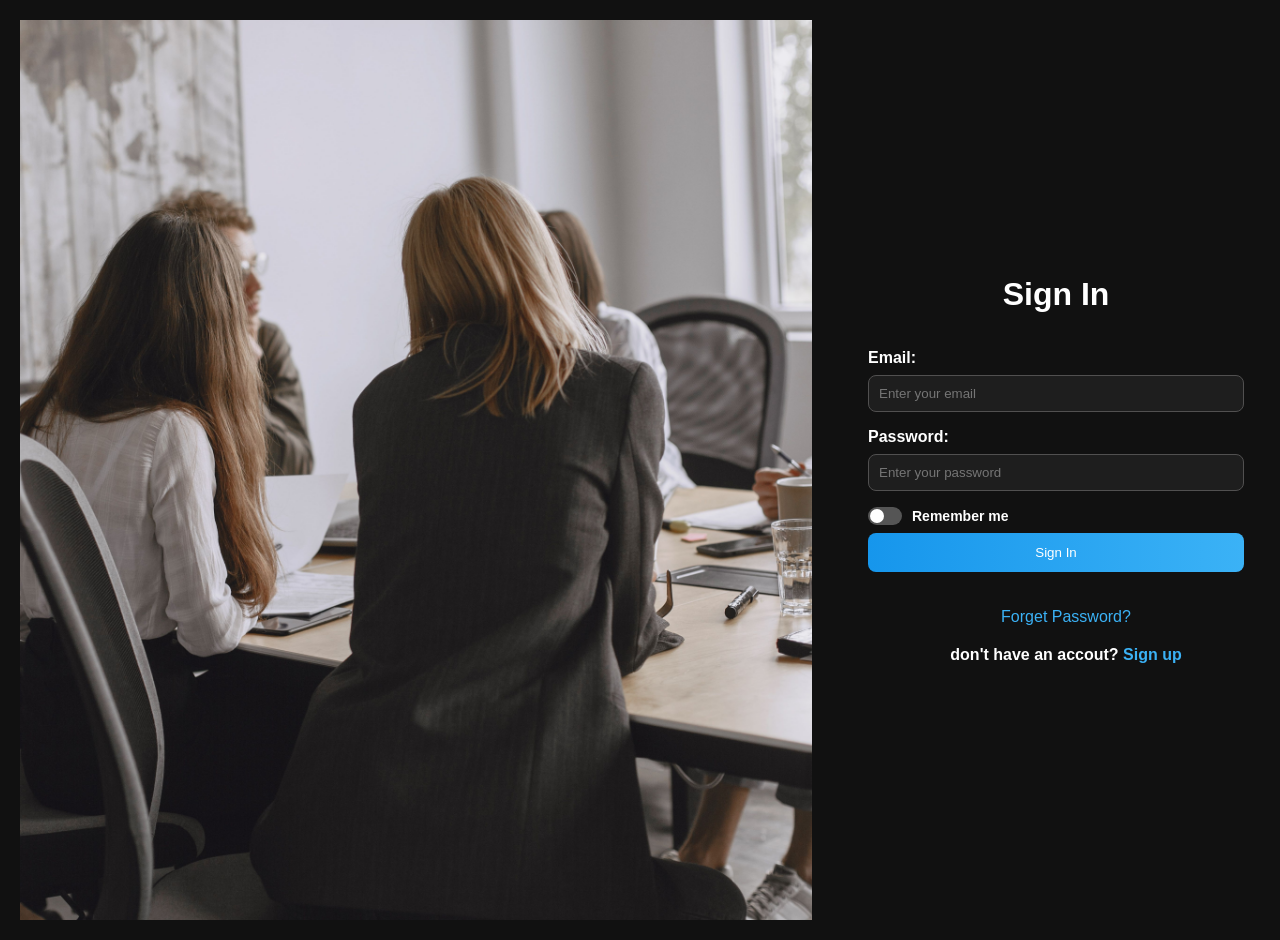
==== signin.html @ 9c45f35d "Create sign in HTML and CSS business portfolio website" ====
<!DOCTYPE html>
<html lang="en">
    <head>
        <meta charset="UTF-8">
        <meta name="viewport" content="width=device-width, initial-scale=0.1">
        <title>professional portfolio/sign in</title>
        <link rel="stylesheet" href="assets/style/signinstyle.css">
    </head>
    <body>
        <div class="container">
            <div class="left">
                <img src="assets/images/recent_referrals.jpg"  alt="working environment">
            </div>
            <div class="right">
                <h1>Sign In</h1>
                <form class="signin-form" action="#" method="post">
                    <label for="email">Email:</label>
                    <input type="email" id="email" name="email" placeholder="Enter your email" required>
                    <label for="password">Password:</label>
                    <input type="password" id="password" name="password" placeholder="Enter your password" required>
                    <label class="remember-me">
                        <input type="checkbox">
                        <span class="switch"></span>
                        <span>Remember me</span>
                    </label>
                    <button type="submit">Sign In</button>
                </form>
                <div class="link-container">
                      <a href="#" class="password">Forget Password?</a>
                    <h4>don't have an accout? <a href="signup.html">Sign up</a></h4>
                </div>
                   
                </div>
            </div>
        </div>
    </body>

</html>
---- assets/style/signinstyle.css ----
* {
    margin: 0;
    padding: 0;
    box-sizing: border-box;
}
body {
    font-family: Arial, sans-serif;
    background-color: #111111;
    color: #ffffff;
}
.container {
    display: flex;
    justify-content: center;
    align-items: center;
    min-height: 100vh;
    width: 100%;

}
.left {
    width: 65%;
    padding: 20px;
    display: flex;
    justify-content: center;
    align-items: center;
}
.left img{
    width: 100%;
    height: 100vh;
    object-fit: cover;
}
.right {
    width: 35%;
    padding: 20px;
}
.signin-form {
    display: flex;
    flex-direction: column;
    margin: 20px auto;
    padding: 16px;
    background-color: #111111;

}
.signin-form label {
    margin-bottom: 8px;
    font-weight: bold;
    background-color: #111111;
}
.signin-form input {
    margin-bottom: 16px;
    padding: 10px;
    border: none;
    width: 100%;
    border-radius: 8px;
    box-sizing: border-box;
    background-color: #1e1e1e;
    border: 1px solid #515050;
    color: #ffffff;
}
.signin-form button {
    padding: 12px;
    background: linear-gradient( 270deg, #3bb2f6, #1696ec);
    color: #ffffff;
    width: 100%;
    border: none;
    border-radius: 8px;
    cursor: pointer;
    margin: 10px, 0;
}
h1 {
    
    text-align: center;
    margin-top: 20px;
    margin-bottom: 5px;
}
h4 {
    text-align: center;
    margin: 10px;
}
.link-container {
    width: 100%;
    text-align: center; /* Centers inline elements inside it */
    display:flex;
    flex-direction: column;
    justify-content: center;
    align-items: center;
    gap:10px;
    margin:10px;
}

a {
    color: #3bb2f6;
    text-decoration: none;
}
.remember-me {
    display: flex;
    align-items: center;
    gap: 10px;
    color: white;
    font-size: 14px;
    cursor: pointer;
}

/* Hide the real checkbox */
.remember-me input {
    display: none;
}

/* Switch */
.switch {
    width: 34px;
    height: 18px;
    background: #555;
    border-radius: 20px;
    position: relative;
    transition: 0.3s;
}

/* Circle */
.switch::before {
    content: "";
    width: 14px;
    height: 14px;
    background: white;
    border-radius: 50%;
    position: absolute;
    top: 2px;
    left: 2px;
    transition: 0.3s;
}

/* ON state */
.remember-me input:checked + .switch {
    background: #2196f3;
}

.remember-me input:checked + .switch::before {
    transform: translateX(16px);
}
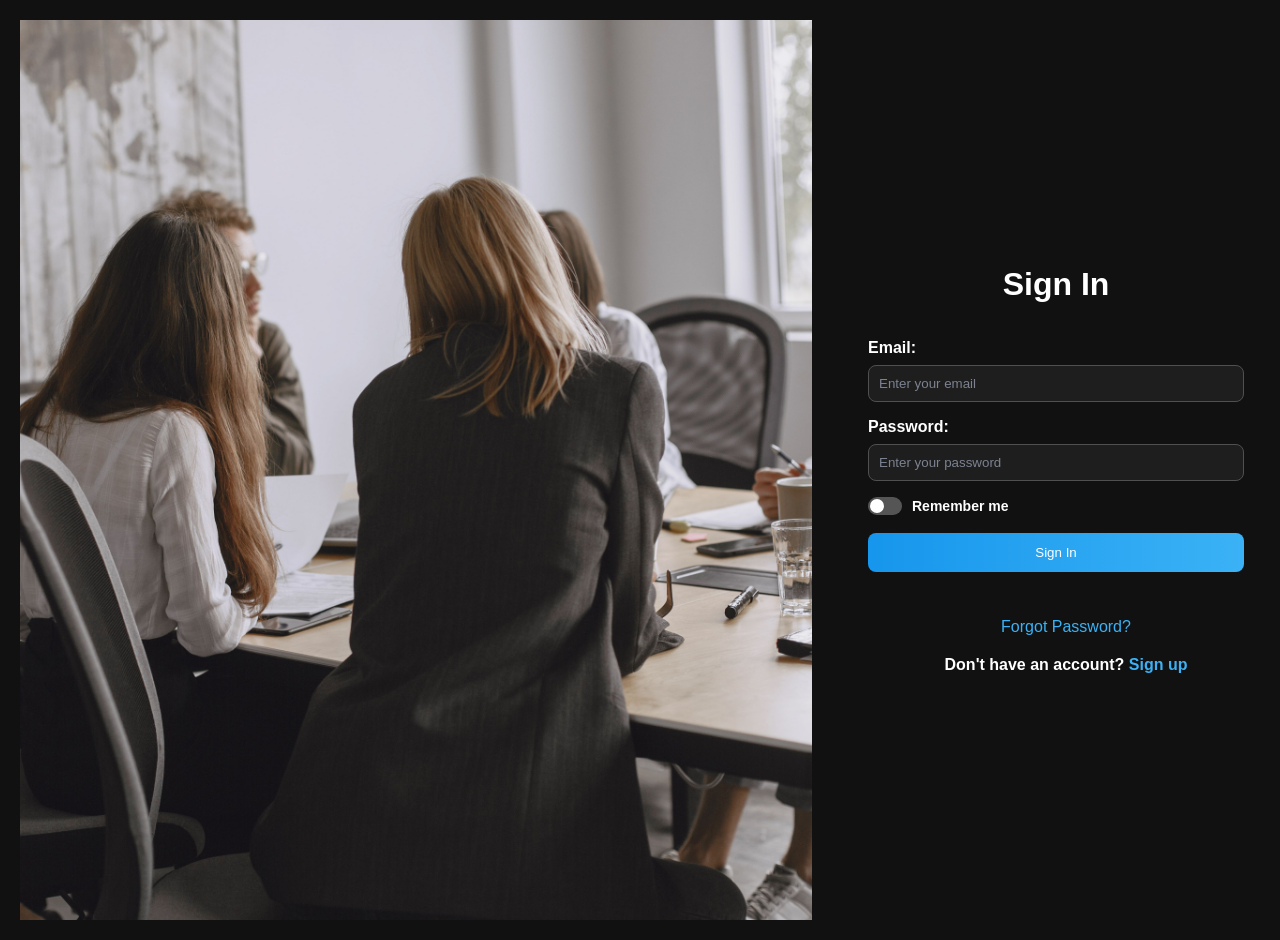
==== commit 098b6d7f: "feat: add responsive sign-in layout" ====
--- a/signin.html
+++ b/signin.html
@@ -2,37 +2,118 @@
 <html lang="en">
     <head>
         <meta charset="UTF-8">
-        <meta name="viewport" content="width=device-width, initial-scale=0.1">
+        <meta name="viewport" content="width=device-width, initial-scale=1.0">
         <title>professional portfolio/sign in</title>
         <link rel="stylesheet" href="assets/style/signinstyle.css">
     </head>
     <body>
-        <div class="container">
-            <div class="left">
-                <img src="assets/images/recent_referrals.jpg"  alt="working environment">
+
+    <!-- =========================
+         MOBILE HEADER
+    ========================== -->
+    <header class="mobile-header">
+
+        <div class="menu-icon">☰</div>
+
+        <h2>DataSync Pro</h2>
+
+        <div class="header-icon">•••</div>
+
+    </header>
+
+
+    <!-- =========================
+         MAIN CONTAINER
+    ========================== -->
+    <div class="container">
+
+        <!-- LEFT IMAGE -->
+        <div class="left">
+
+            <img
+                src="assets/images/recent_referrals.jpg"
+                alt="Working environment"
+            >
+
+        </div>
+
+
+        <!-- RIGHT SIDE -->
+        <div class="right">
+
+            <h1>Sign In</h1>
+
+            <!-- SIGN IN FORM -->
+            <form
+                class="signin-form"
+                action="#"
+                method="post"
+            >
+
+                <label for="email">
+                    Email:
+                </label>
+
+                <input
+                    type="email"
+                    id="email"
+                    name="email"
+                    placeholder="Enter your email"
+                    required
+                >
+
+
+                <label for="password">
+                    Password:
+                </label>
+
+                <input
+                    type="password"
+                    id="password"
+                    name="password"
+                    placeholder="Enter your password"
+                    required
+                >
+
+
+                <!-- REMEMBER ME -->
+                <label class="remember-me">
+
+                    <input type="checkbox">
+
+                    <span class="switch"></span>
+
+                    <span>Remember me</span>
+
+                </label>
+
+
+                <!-- SIGN IN BUTTON -->
+                <button type="submit">
+                    Sign In
+                </button>
+
+            </form>
+
+
+            <!-- LINKS -->
+            <div class="link-container">
+
+                <a href="#" class="password">
+                    Forgot Password?
+                </a>
+
+                <h4>
+                    Don't have an account?
+                    <a href="signup.html">
+                        Sign up
+                    </a>
+                </h4>
+
             </div>
-            <div class="right">
-                <h1>Sign In</h1>
-                <form class="signin-form" action="#" method="post">
-                    <label for="email">Email:</label>
-                    <input type="email" id="email" name="email" placeholder="Enter your email" required>
-                    <label for="password">Password:</label>
-                    <input type="password" id="password" name="password" placeholder="Enter your password" required>
-                    <label class="remember-me">
-                        <input type="checkbox">
-                        <span class="switch"></span>
-                        <span>Remember me</span>
-                    </label>
-                    <button type="submit">Sign In</button>
-                </form>
-                <div class="link-container">
-                      <a href="#" class="password">Forget Password?</a>
-                    <h4>don't have an accout? <a href="signup.html">Sign up</a></h4>
-                </div>
-                   
-                </div>
-            </div>
+
         </div>
-    </body>
 
-</html>+    </div>
+
+</body>
--- a/assets/style/signinstyle.css
+++ b/assets/style/signinstyle.css
@@ -1,21 +1,36 @@
+/* =========================
+   RESET
+========================= */
+
 * {
     margin: 0;
     padding: 0;
     box-sizing: border-box;
 }
+
 body {
     font-family: Arial, sans-serif;
     background-color: #111111;
     color: #ffffff;
-}
+    overflow-x: hidden;
+}
+
+/* =========================
+   MAIN CONTAINER
+========================= */
+
 .container {
     display: flex;
     justify-content: center;
     align-items: center;
     min-height: 100vh;
     width: 100%;
-
-}
+}
+
+/* =========================
+   LEFT SIDE
+========================= */
+
 .left {
     width: 65%;
     padding: 20px;
@@ -23,116 +38,567 @@
     justify-content: center;
     align-items: center;
 }
-.left img{
+
+.left img {
     width: 100%;
     height: 100vh;
     object-fit: cover;
-}
+    display: block;
+}
+
+/* =========================
+   RIGHT SIDE
+========================= */
+
 .right {
     width: 35%;
     padding: 20px;
 }
+
+/* =========================
+   SIGN IN FORM
+========================= */
+
 .signin-form {
     display: flex;
     flex-direction: column;
+    width: 100%;
     margin: 20px auto;
     padding: 16px;
     background-color: #111111;
-
-}
+}
+
+/* =========================
+   LABEL
+========================= */
+
 .signin-form label {
     margin-bottom: 8px;
     font-weight: bold;
-    background-color: #111111;
-}
+}
+
+/* =========================
+   INPUT
+========================= */
+
 .signin-form input {
+    width: 100%;
     margin-bottom: 16px;
     padding: 10px;
-    border: none;
-    width: 100%;
-    border-radius: 8px;
-    box-sizing: border-box;
     background-color: #1e1e1e;
     border: 1px solid #515050;
+    border-radius: 8px;
     color: #ffffff;
 }
+
+.signin-form input::placeholder {
+    color: #7c8290;
+}
+
+/* =========================
+   BUTTON
+========================= */
+
 .signin-form button {
+    width: 100%;
     padding: 12px;
-    background: linear-gradient( 270deg, #3bb2f6, #1696ec);
+    margin: 10px 0;
+
+    background: linear-gradient(
+        270deg,
+        #3bb2f6,
+        #1696ec
+    );
+
     color: #ffffff;
-    width: 100%;
     border: none;
     border-radius: 8px;
     cursor: pointer;
-    margin: 10px, 0;
-}
+}
+
+/* =========================
+   HEADINGS
+========================= */
+
 h1 {
-    
     text-align: center;
     margin-top: 20px;
     margin-bottom: 5px;
 }
+
 h4 {
     text-align: center;
     margin: 10px;
 }
+
+/* =========================
+   LINKS
+========================= */
+
 .link-container {
     width: 100%;
-    text-align: center; /* Centers inline elements inside it */
-    display:flex;
+    display: flex;
     flex-direction: column;
     justify-content: center;
     align-items: center;
-    gap:10px;
-    margin:10px;
+    gap: 10px;
+    margin: 10px;
+    text-align: center;
 }
 
 a {
     color: #3bb2f6;
     text-decoration: none;
 }
+
+/* =========================
+   MOBILE HEADER
+========================= */
+
+.mobile-header {
+    display: none;
+}
+
+/* =========================
+   REMEMBER ME
+========================= */
+
 .remember-me {
     display: flex;
     align-items: center;
     gap: 10px;
-    color: white;
+    color: #ffffff;
     font-size: 14px;
     cursor: pointer;
 }
 
-/* Hide the real checkbox */
 .remember-me input {
     display: none;
 }
 
-/* Switch */
+/* =========================
+   SWITCH
+========================= */
+
 .switch {
     width: 34px;
     height: 18px;
-    background: #555;
+    background: #555555;
     border-radius: 20px;
     position: relative;
     transition: 0.3s;
 }
 
-/* Circle */
 .switch::before {
     content: "";
+
     width: 14px;
     height: 14px;
-    background: white;
+
+    background: #ffffff;
+
     border-radius: 50%;
+
     position: absolute;
+
     top: 2px;
     left: 2px;
+
     transition: 0.3s;
 }
 
-/* ON state */
+/* Switch ON */
+
 .remember-me input:checked + .switch {
     background: #2196f3;
 }
 
 .remember-me input:checked + .switch::before {
     transform: translateX(16px);
+}
+
+
+/* =========================================================
+   TABLET / MOBILE
+   768px AND BELOW
+========================================================= */
+
+@media screen and (max-width: 768px) {
+
+    body {
+        background-color: #10131b;
+        overflow-x: hidden;
+    }
+
+    /* =========================
+       MOBILE HEADER
+    ========================= */
+
+    .mobile-header {
+        display: flex;
+        align-items: center;
+        justify-content: space-between;
+
+        width: 100%;
+        height: 115px;
+
+        padding: 0 30px;
+
+        background-color: #1c1f27;
+    }
+
+    .mobile-header h2 {
+        margin: 0;
+        font-size: 44px;
+        color: #a9c4ff;
+    }
+
+    .menu-icon {
+        font-size: 38px;
+        color: #a9c4ff;
+    }
+
+    .header-icon {
+        font-size: 38px;
+        color: #c5c9d5;
+    }
+
+    /* =========================
+       CONTAINER
+    ========================= */
+
+    .container {
+        display: flex;
+        flex-direction: column;
+
+        width: 100%;
+        min-height: 100vh;
+
+        align-items: center;
+    }
+
+    /* =========================
+       IMAGE
+    ========================= */
+
+    .left {
+        width: 100%;
+        padding: 0;
+        display: block;
+    }
+
+    .left img {
+        width: 100%;
+        height: 350px;
+
+        object-fit: cover;
+        display: block;
+
+        filter: brightness(35%);
+    }
+
+    /* =========================
+       RIGHT SIDE
+    ========================= */
+
+    .right {
+        width: 100%;
+        padding: 0 29px;
+
+        margin-top: -1px;
+
+        position: relative;
+        z-index: 2;
+    }
+
+    /* =========================
+       SIGN IN FORM
+    ========================= */
+
+    .signin-form {
+        width: 100%;
+        max-width: 650px;
+
+        margin: 0 auto;
+        padding: 30px;
+
+        background-color: #1e1e1e;
+
+        border-radius: 28px;
+    }
+
+    /* =========================
+       TITLE
+    ========================= */
+
+    h1 {
+        text-align: left;
+
+        font-size: 48px;
+
+        margin: 0 0 55px 0;
+        padding: 0;
+    }
+
+    h4 {
+        text-align: left;
+    }
+
+    /* =========================
+       LABEL
+    ========================= */
+
+    .signin-form label {
+        font-size: 25px;
+        font-weight: normal;
+
+        margin-bottom: 12px;
+    }
+
+    /* =========================
+       INPUT
+    ========================= */
+
+    .signin-form input {
+        width: 100%;
+
+        height: 76px;
+
+        padding: 15px 22px;
+
+        margin-bottom: 35px;
+
+        background-color: #111111;
+
+        border: 2px solid #3e4655;
+        border-radius: 14px;
+
+        color: #ffffff;
+
+        font-size: 24px;
+    }
+
+    .signin-form input::placeholder {
+        color: #7c8290;
+    }
+
+    /* =========================
+       REMEMBER ME
+    ========================= */
+
+    .remember-me {
+        display: flex;
+        align-items: center;
+
+        gap: 15px;
+
+        margin: 5px 0 45px 0;
+
+        font-size: 23px;
+    }
+
+    /* =========================
+       LARGE SWITCH
+    ========================= */
+
+    .switch {
+        width: 72px;
+        height: 44px;
+
+        border-radius: 30px;
+    }
+
+    .switch::before {
+        width: 32px;
+        height: 32px;
+
+        top: 6px;
+        left: 6px;
+    }
+
+    .remember-me input:checked + .switch::before {
+        transform: translateX(28px);
+    }
+
+    /* =========================
+       SIGN IN BUTTON
+    ========================= */
+
+    .signin-form button {
+        width: 100%;
+
+        height: 90px;
+
+        margin: 0 0 45px 0;
+
+        border-radius: 14px;
+
+        background: linear-gradient(
+            90deg,
+            #3184f5,
+            #5ca8f7
+        );
+
+        font-size: 30px;
+    }
+
+    /* =========================
+       LINKS
+    ========================= */
+
+    .link-container {
+        width: 100%;
+
+        margin: 0;
+
+        gap: 35px;
+
+        font-size: 22px;
+    }
+
+    a {
+        color: #9bb9ee;
+    }
+}
+
+
+/* =========================================================
+   SMALL MOBILE
+   400px AND BELOW
+========================================================= */
+
+@media screen and (max-width: 400px) {
+
+    /* =========================
+       MOBILE HEADER
+    ========================= */
+
+    .mobile-header {
+        width: 100%;
+        height: 100px;
+
+        display: flex;
+
+        padding: 0 20px;
+    }
+
+    .mobile-header h2 {
+        font-size: 32px;
+    }
+
+    .menu-icon {
+        font-size: 30px;
+    }
+
+    .header-icon {
+        font-size: 30px;
+    }
+
+    /* =========================
+       IMAGE
+    ========================= */
+
+    .left img {
+        height: 300px;
+    }
+
+    /* =========================
+       RIGHT
+    ========================= */
+
+    .right {
+        width: 100%;
+        padding: 0 20px;
+    }
+
+    /* =========================
+       FORM
+    ========================= */
+
+    .signin-form {
+        width: 100%;
+
+        padding: 25px;
+
+        border-radius: 24px;
+    }
+
+    /* =========================
+       TITLE
+    ========================= */
+
+    h1 {
+        font-size: 42px;
+
+        margin-bottom: 45px;
+    }
+
+    /* =========================
+       LABEL
+    ========================= */
+
+    .signin-form label {
+        font-size: 21px;
+    }
+
+    /* =========================
+       INPUT
+    ========================= */
+
+    .signin-form input {
+        height: 65px;
+
+        font-size: 20px;
+
+        padding: 12px 18px;
+    }
+
+    /* =========================
+       REMEMBER ME
+    ========================= */
+
+    .remember-me {
+        font-size: 19px;
+    }
+
+    /* =========================
+       SWITCH
+    ========================= */
+
+    .switch {
+        width: 62px;
+        height: 38px;
+    }
+
+    .switch::before {
+        width: 28px;
+        height: 28px;
+
+        top: 5px;
+        left: 5px;
+    }
+
+    .remember-me input:checked + .switch::before {
+        transform: translateX(24px);
+    }
+
+    /* =========================
+       BUTTON
+    ========================= */
+
+    .signin-form button {
+        height: 75px;
+
+        font-size: 26px;
+    }
+
+    /* =========================
+       LINKS
+    ========================= */
+
+    .link-container {
+        font-size: 18px;
+
+        gap: 28px;
+    }
 }
